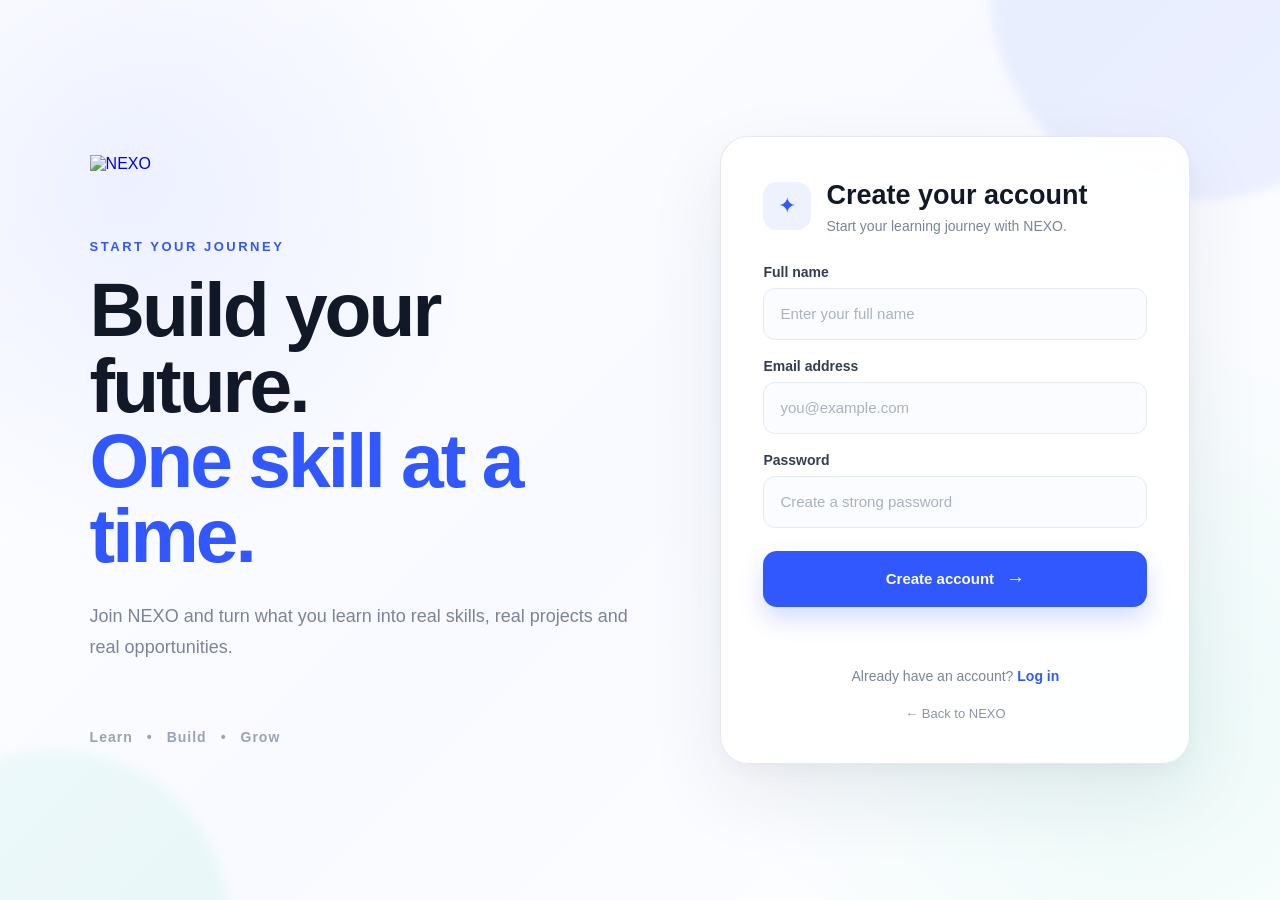
==== signup.html @ 9fa22f0a "first deploy" ====
<!DOCTYPE html>
<html lang="en">

<head>
    <meta charset="UTF-8">
    <meta name="viewport" content="width=device-width, initial-scale=1.0">

    <title>NEXO - Sign Up</title>

    <link rel="stylesheet" href="style.css">
</head>

<body>

    <main class="auth-page">

        <!-- Background decorative elements -->
        <div class="auth-glow auth-glow-one"></div>
        <div class="auth-glow auth-glow-two"></div>

        <div class="auth-layout">

            <!-- Left side -->
            <section class="auth-intro">

                <a href="index.html" class="nexo-logo">
                    <img src="https://i.pinimg.com/736x/81/67/e2/8167e2d11512371eca276f916a257ce0.jpg" alt="NEXO">
                </a>

                <div class="intro-content">

                    <p class="eyebrow">
                        START YOUR JOURNEY
                    </p>

                    <h1>
                        Build your future.<br>
                        <span>One skill at a time.</span>
                    </h1>

                    <p class="intro-text">
                        Join NEXO and turn what you learn into
                        real skills, real projects and real opportunities.
                    </p>

                </div>

                <div class="intro-footer">
                    <span>Learn</span>
                    <span>•</span>
                    <span>Build</span>
                    <span>•</span>
                    <span>Grow</span>
                </div>

            </section>


            <!-- Signup card -->
            <section class="auth-card">

                <div class="card-header">

                    <div class="card-icon">
                        ✦
                    </div>

                    <div>
                        <h2>Create your account</h2>

                        <p>
                            Start your learning journey with NEXO.
                        </p>
                    </div>

                </div>


                <form id="signup-form">

                    <!-- Name -->

                    <div class="input-group">

                        <label for="name">
                            Full name
                        </label>

                        <input
                            type="text"
                            id="name"
                            placeholder="Enter your full name"
                            autocomplete="name"
                            required
                        >

                    </div>


                    <!-- Email -->

                    <div class="input-group">

                        <label for="email">
                            Email address
                        </label>

                        <input
                            type="email"
                            id="email"
                            placeholder="you@example.com"
                            autocomplete="email"
                            required
                        >

                    </div>


                    <!-- Password -->

                    <div class="input-group">

                        <label for="password">
                            Password
                        </label>

                        <input
                            type="password"
                            id="password"
                            placeholder="Create a strong password"
                            autocomplete="new-password"
                            required
                        >

                    </div>


                    <!-- Submit -->

                    <button
                        type="submit"
                        class="btn signup-btn"
                    >
                        <span>Create account</span>
                        <span class="button-arrow">→</span>
                    </button>

                </form>


                <!-- Supabase message -->

                <p id="signup-message" class="auth-message"></p>


                <!-- Login -->

                <p class="auth-footer">

                    Already have an account?

                    <a href="login.html">
                        Log in
                    </a>

                </p>


                <!-- Back -->

                <a href="index.html" class="back-link">
                    ← Back to NEXO
                </a>

            </section>

        </div>

    </main>


    <!-- Supabase -->

    <script src="https://cdn.jsdelivr.net/npm/@supabase/supabase-js@2"></script>

    <!-- NEXO JavaScript -->

    <script src="script.js"></script>

</body>

</html>
---- style.css ----
/* =========================================================
   NEXO - GLOBAL
   ========================================================= */

* {
    margin: 0;
    padding: 0;
    box-sizing: border-box;
}

:root {
    --blue: #3157ff;
    --blue-dark: #2446dc;
    --navy: #111827;
    --text: #172033;
    --muted: #7b8497;
    --border: #e5e9f2;
    --white: #ffffff;
}

body {
    font-family: Arial, Helvetica, sans-serif;
    background: #ffffff;
    color: var(--text);
}


/* =========================================================
   NEXO - HOME PAGE
   ========================================================= */

.welcome-page {
    min-height: 100vh;

    display: flex;
    justify-content: center;
    align-items: center;

    padding: 40px 20px;

    background: #ffffff;
}

.welcome-content {
    width: 100%;
    max-width: 450px;

    text-align: center;
}

.welcome-content h1 {
    font-size: 48px;
    line-height: 1.1;
    font-weight: 700;

    margin-bottom: 18px;
}

.tagline {
    font-size: 18px;
    color: #64748b;

    margin-bottom: 40px;
}

.auth-buttons {
    display: flex;
    flex-direction: column;
    gap: 14px;
}

.btn {
    width: 100%;

    padding: 16px;

    border-radius: 12px;

    font-size: 16px;
    font-weight: 600;

    cursor: pointer;

    transition: 0.2s ease;
}

.signup-btn {
    background: var(--blue);
    color: white;

    border: 2px solid var(--blue);
}

.login-btn {
    background: white;
    color: var(--blue);

    border: 2px solid var(--blue);
}

.btn:hover {
    transform: translateY(-2px);
}

.auth-buttons a {
    text-decoration: none;
    display: block;
    text-align: center;
}

.continue-text {
    margin: 30px 0 18px;

    color: #94a3b8;

    font-size: 14px;
}

.social-buttons {
    display: flex;
    gap: 12px;
}

.social-btn {
    flex: 1;

    padding: 14px;

    background: white;

    border: 1px solid #cbd5e1;

    border-radius: 10px;

    cursor: pointer;

    font-size: 15px;
}

.social-btn:hover {
    background: #f8fafc;
}


/* =========================================================
   AUTH PAGES - SIGN UP / LOGIN
   ========================================================= */

.auth-page {
    min-height: 100vh;

    position: relative;

    overflow: hidden;

    display: flex;
    align-items: center;
    justify-content: center;

    padding: 50px 7%;

    background:
        radial-gradient(
            circle at 10% 20%,
            rgba(49, 87, 255, 0.08),
            transparent 28%
        ),
        radial-gradient(
            circle at 90% 80%,
            rgba(75, 210, 180, 0.10),
            transparent 30%
        ),
        linear-gradient(
            135deg,
            #ffffff 0%,
            #f8faff 50%,
            #ffffff 100%
        );
}


/* Decorative background */

.auth-glow {
    position: absolute;

    border-radius: 50%;

    pointer-events: none;

    filter: blur(5px);
}

.auth-glow-one {
    width: 420px;
    height: 420px;

    top: -220px;
    right: -130px;

    background: rgba(49, 87, 255, 0.07);
}

.auth-glow-two {
    width: 350px;
    height: 350px;

    bottom: -200px;
    left: -120px;

    background: rgba(75, 210, 180, 0.08);
}


/* Main auth layout */

.auth-layout {
    width: 100%;
    max-width: 1180px;

    display: grid;

    grid-template-columns: 1fr 470px;

    gap: 90px;

    align-items: center;

    position: relative;

    z-index: 2;
}


/* =========================================================
   LEFT SIDE
   ========================================================= */

.auth-intro {
    min-height: 620px;

    display: flex;
    flex-direction: column;

    justify-content: space-between;

    padding: 15px 0;
}


/* Logo */

.nexo-logo {
    display: inline-flex;

    width: fit-content;

    text-decoration: none;
}

.nexo-logo img {
    width: 115px;
    height: auto;

    display: block;

    object-fit: contain;
}


/* Intro */

.intro-content {
    max-width: 650px;
}

.eyebrow {
    font-size: 13px;

    font-weight: 700;

    letter-spacing: 2.5px;

    color: var(--blue);

    margin-bottom: 18px;
}

.intro-content h1 {
    font-size: clamp(48px, 6vw, 78px);

    line-height: 0.98;

    letter-spacing: -3px;

    color: var(--navy);

    margin-bottom: 28px;
}

.intro-content h1 span {
    color: var(--blue);
}

.intro-text {
    max-width: 570px;

    font-size: 18px;

    line-height: 1.7;

    color: var(--muted);
}


/* Bottom navigation words */

.intro-footer {
    display: flex;

    gap: 14px;

    font-size: 14px;

    font-weight: 600;

    color: #9aa3b5;

    letter-spacing: 1px;
}


/* =========================================================
   AUTH CARD
   ========================================================= */

.auth-card {
    width: 100%;

    background: rgba(255, 255, 255, 0.94);

    border: 1px solid rgba(225, 230, 240, 0.9);

    border-radius: 28px;

    padding: 42px;

    box-shadow:
        0 30px 80px rgba(20, 35, 70, 0.08),
        0 8px 25px rgba(20, 35, 70, 0.04);

    backdrop-filter: blur(12px);
}


/* =========================================================
   AUTH CARD HEADER
   ========================================================= */

.card-header {
    display: flex;

    align-items: center;

    gap: 15px;

    margin-bottom: 30px;
}

.card-icon {
    width: 48px;
    height: 48px;

    display: flex;
    align-items: center;
    justify-content: center;

    border-radius: 14px;

    background: #eef2ff;

    color: var(--blue);

    font-size: 22px;
}

.card-header h2 {
    font-size: 27px;

    line-height: 1.2;

    color: var(--navy);

    margin-bottom: 6px;
}

.card-header p {
    color: var(--muted);

    font-size: 14px;
}


/* =========================================================
   FORMS
   ========================================================= */

#signup-form,
#login-form {
    display: flex;

    flex-direction: column;

    gap: 18px;
}

.input-group {
    display: flex;

    flex-direction: column;

    gap: 8px;
}

.input-group label {
    font-size: 14px;

    font-weight: 600;

    color: #343d50;
}

.input-group input {
    width: 100%;

    height: 52px;

    padding: 0 16px;

    border: 1px solid var(--border);

    border-radius: 12px;

    background: #fbfcff;

    color: var(--text);

    font-size: 15px;

    outline: none;

    transition: all 0.2s ease;
}

.input-group input::placeholder {
    color: #aab1bf;
}

.input-group input:focus {
    background: #ffffff;

    border-color: var(--blue);

    box-shadow:
        0 0 0 4px rgba(49, 87, 255, 0.08);
}


/* =========================================================
   LOGIN / SIGNUP INPUTS
   ========================================================= */

.auth-container input {
    width: 100%;

    padding: 15px;

    border: 1px solid var(--border);

    border-radius: 12px;

    font-size: 16px;

    outline: none;
}

.auth-container input:focus {
    border-color: var(--blue);

    box-shadow:
        0 0 0 4px rgba(49, 87, 255, 0.08);
}


/* =========================================================
   BUTTONS
   ========================================================= */

#signup-form .signup-btn,
#login-form .signup-btn {
    width: 100%;

    min-height: 56px;

    margin-top: 5px;

    border: none;

    border-radius: 14px;

    background: var(--blue);

    color: white;

    font-size: 15px;

    font-weight: 700;

    display: flex;

    align-items: center;

    justify-content: center;

    gap: 12px;

    cursor: pointer;

    transition: all 0.25s ease;

    box-shadow:
        0 12px 25px rgba(49, 87, 255, 0.20);
}

#signup-form .signup-btn:hover,
#login-form .signup-btn:hover {
    background: var(--blue-dark);

    transform: translateY(-2px);

    box-shadow:
        0 16px 30px rgba(49, 87, 255, 0.25);
}

.button-arrow {
    font-size: 19px;
}


/* =========================================================
   AUTH MESSAGES
   ========================================================= */

.auth-message {
    min-height: 22px;

    margin-top: 15px;

    text-align: center;

    font-size: 14px;
}


/* =========================================================
   AUTH FOOTER
   ========================================================= */

.auth-footer {
    text-align: center;

    margin-top: 24px;

    color: var(--muted);

    font-size: 14px;
}

.auth-footer a {
    color: var(--blue);

    font-weight: 600;

    text-decoration: none;
}

.auth-footer a:hover {
    text-decoration: underline;
}


/* Back link */

.back-link {
    display: block;

    width: fit-content;

    margin: 22px auto 0;

    color: #8b94a6;

    font-size: 13px;

    text-decoration: none;
}

.back-link:hover {
    color: var(--blue);
}


/* =========================================================
   LOGIN SOCIAL BUTTONS
   ========================================================= */

.divider {
    display: flex;

    align-items: center;

    gap: 12px;

    margin: 25px 0 18px;

    color: #a0a8b8;

    font-size: 13px;
}

.divider::before,
.divider::after {
    content: "";

    height: 1px;

    flex: 1;

    background: #e5e9f2;
}


/* =========================================================
   RESPONSIVE
   ========================================================= */

@media (max-width: 950px) {

    .auth-layout {
        grid-template-columns: 1fr;

        max-width: 520px;

        gap: 40px;
    }

    .auth-intro {
        min-height: auto;

        text-align: center;

        align-items: center;

        gap: 35px;
    }

    .intro-content {
        max-width: 520px;
    }

    .intro-content h1 {
        font-size: 55px;

        letter-spacing: -2px;
    }

    .intro-text {
        margin: auto;
    }
}


@media (max-width: 600px) {

    .auth-page {
        padding: 30px 18px;
    }

    .nexo-logo img {
        width: 90px;
    }

    .intro-content h1 {
        font-size: 42px;

        line-height: 1;
    }

    .intro-text {
        font-size: 16px;
    }

    .auth-card {
        padding: 28px 22px;

        border-radius: 22px;
    }

    .card-header h2 {
        font-size: 23px;
    }

    .intro-footer {
        font-size: 12px;
    }
}
/* =========================================================
   NEXO - LEVEL TEST
   ========================================================= */

.test-page {
    min-height: 100vh;

    position: relative;

    padding: 70px 7% 45px;

    background:
        radial-gradient(
            circle at 20% 20%,
            rgba(220, 225, 230, 0.28) 0 1px,
            transparent 2px
        ),
        radial-gradient(
            circle at 80% 70%,
            rgba(220, 225, 230, 0.25) 0 1px,
            transparent 2px
        ),
        #fdfefe;

    background-size: 24px 24px, 31px 31px;

    color: #111827;

    overflow-x: hidden;
}


/* =========================================================
   TOP BAR
   ========================================================= */

.test-topbar {
    width: 100%;

    display: flex;

    align-items: center;

    justify-content: space-between;

    margin-bottom: 95px;
}


/* Back arrow */

.back-button {
    border: none;

    background: transparent;

    font-size: 58px;

    line-height: 1;

    color: #6f7378;

    cursor: pointer;

    padding: 0;

    transition: transform 0.2s ease;
}

.back-button:hover {
    transform: translateX(-5px);
}


/* Three dots */

.test-menu {
    display: flex;

    gap: 8px;

    margin-right: 15px;
}

.test-menu span {
    width: 12px;
    height: 12px;

    border-radius: 50%;

    background: #707070;
}


/* =========================================================
   TEST CONTAINER
   ========================================================= */

.test-container {
    width: 100%;

    max-width: 760px;

    margin: 0 auto;
}


/* =========================================================
   TITLE
   ========================================================= */

.test-container h1 {
    margin: 0 0 45px;

    font-size: clamp(48px, 6vw, 68px);

    line-height: 1;

    letter-spacing: -2px;

    font-weight: 700;

    color: #111827;
}


/* =========================================================
   QUESTION NUMBER
   ========================================================= */

.question-number {
    margin: 0 0 50px;

    font-size: 38px;

    font-weight: 400;

    color: #111111;
}


/* =========================================================
   PROGRESS BAR
   ========================================================= */

.progress-container {
    width: 100%;

    height: 32px;

    margin-bottom: 70px;

    background: #d8f3e7;

    border-radius: 0 0 32px 32px;

    overflow: hidden;

    box-shadow:
        inset 0 -2px 0 rgba(0, 0, 0, 0.04);
}

.progress-bar {
    height: 100%;

    width: 5%;

    background: linear-gradient(
        90deg,
        #24d58a,
        #31c985
    );

    border-radius: 0 0 30px 0;

    transition: width 0.35s ease;
}


/* =========================================================
   QUESTION
   ========================================================= */

.test-container h2 {
    margin: 0 0 55px;

    max-width: 760px;

    font-size: clamp(34px, 4.5vw, 54px);

    line-height: 1.3;

    letter-spacing: -1px;

    font-weight: 700;

    color: #050505;
}


/* =========================================================
   ANSWERS
   ========================================================= */

.answers {
    display: flex;

    flex-direction: column;

    gap: 34px;

    width: 100%;
}


.answer-btn {
    width: 100%;

    min-height: 105px;

    display: flex;

    align-items: center;

    gap: 55px;

    padding: 18px 45px;

    border: 1.5px solid #171717;

    border-radius: 22px;

    background: #ffffff;

    color: #111111;

    font-size: 31px;

    font-family: Arial, Helvetica, sans-serif;

    cursor: pointer;

    box-shadow:
        0 9px 0 #171717;

    transition:
        transform 0.15s ease,
        box-shadow 0.15s ease,
        background 0.15s ease;
}


/* Letter circle */

.answer-letter {
    width: 58px;

    height: 58px;

    flex-shrink: 0;

    display: flex;

    align-items: center;

    justify-content: center;

    border: 1px solid #9b9b9b;

    border-radius: 50%;

    font-size: 28px;

    font-weight: 400;

    background: #ffffff;
}


/* Answer text */

.answer-text {
    text-align: left;
}


/* Hover */

.answer-btn:hover {
    transform: translateY(-2px);

    box-shadow:
        0 11px 0 #171717;
}


/* Selected */

.answer-btn.selected {
    background: #eef2ff;

    border-color: #3157ff;

    box-shadow:
        0 9px 0 #3157ff;
}


/* =========================================================
   NEXT BUTTON
   ========================================================= */

.next-btn {
    display: flex;

    align-items: center;

    justify-content: center;

    gap: 20px;

    min-width: 285px;

    height: 95px;

    margin: 80px 0 0 auto;

    padding: 0 35px;

    border: 2px solid #ffffff;

    border-radius: 55px;

    background: #526df5;

    color: #ffffff;

    font-size: 34px;

    font-weight: 700;

    cursor: pointer;

    box-shadow:
        0 0 35px rgba(82, 109, 245, 0.30);

    transition:
        transform 0.2s ease,
        background 0.2s ease;
}


.next-btn:hover {
    transform: translateY(-3px);

    background: #4561ec;
}


.next-btn:active {
    transform: translateY(0);
}


.next-arrow {
    font-size: 48px;

    line-height: 1;
}


/* =========================================================
   RESPONSIVE
   ========================================================= */

@media (max-width: 800px) {

    .test-page {
        padding: 40px 25px 35px;
    }

    .test-topbar {
        margin-bottom: 60px;
    }

    .back-button {
        font-size: 45px;
    }

    .test-container h1 {
        font-size: 48px;

        margin-bottom: 30px;
    }

    .question-number {
        font-size: 28px;

        margin-bottom: 40px;
    }

    .progress-container {
        margin-bottom: 45px;
    }

    .test-container h2 {
        font-size: 34px;

        margin-bottom: 40px;
    }

    .answer-btn {
        min-height: 85px;

        padding: 15px 25px;

        gap: 25px;

        font-size: 25px;
    }

    .answer-letter {
        width: 50px;

        height: 50px;

        font-size: 23px;
    }

    .next-btn {
        min-width: 220px;

        height: 75px;

        margin-top: 60px;

        font-size: 27px;
    }

    .next-arrow {
        font-size: 38px;
    }
}


@media (max-width: 500px) {

    .test-page {
        padding: 30px 18px 30px;
    }

    .test-topbar {
        margin-bottom: 50px;
    }

    .test-container h1 {
        font-size: 39px;
    }

    .question-number {
        font-size: 23px;

        margin-bottom: 30px;
    }

    .progress-container {
        height: 23px;

        margin-bottom: 40px;
    }

    .test-container h2 {
        font-size: 27px;

        line-height: 1.35;
    }

    .answers {
        gap: 25px;
    }

    .answer-btn {
        min-height: 72px;

        border-radius: 17px;

        padding: 12px 18px;

        gap: 18px;

        font-size: 21px;

        box-shadow:
            0 7px 0 #171717;
    }

    .answer-letter {
        width: 42px;

        height: 42px;

        font-size: 19px;
    }

    .next-btn {
        width: 100%;

        min-width: 0;

        height: 68px;

        margin-top: 50px;

        font-size: 24px;
    }
}


/* =========================================================
   TOP BAR
   ========================================================= */

.test-topbar {
    width: 100%;

    display: flex;
    align-items: center;
    justify-content: space-between;

    margin-bottom: 95px;
}


/* Back arrow */

.back-button {
    border: none;
    background: transparent;

    font-size: 58px;
    line-height: 1;

    color: #6f7378;

    cursor: pointer;

    padding: 0;

    transition: transform 0.2s ease;
}

.back-button:hover {
    transform: translateX(-5px);
}


/* Three dots */

.test-menu {
    display: flex;
    gap: 8px;

    margin-right: 15px;
}

.test-menu span {
    width: 12px;
    height: 12px;

    border-radius: 50%;

    background: #707070;
}


/* =========================================================
   TEST CONTAINER
   ========================================================= */

.test-container {
    width: 100%;
    max-width: 760px;

    margin: 0 auto;
}


/* =========================================================
   TITLE
   ========================================================= */

.test-container h1 {
    margin: 0 0 45px;

    font-size: clamp(48px, 6vw, 68px);

    line-height: 1;

    letter-spacing: -2px;

    font-weight: 700;

    color: #111827;
}


/* =========================================================
   QUESTION NUMBER
   ========================================================= */

.question-number {
    margin: 0 0 82px;

    font-size: 38px;

    font-weight: 400;

    color: #111111;
}


/* =========================================================
   PROGRESS BAR
   ========================================================= */

.progress-container {
    width: 100%;
    height: 32px;

    margin-bottom: 82px;

    background: #d8f3e7;

    border-radius: 0 0 32px 32px;

    overflow: hidden;

    box-shadow:
        inset 0 -2px 0 rgba(0, 0, 0, 0.04);
}

.progress-bar {
    height: 100%;

    width: 5%;

    background: linear-gradient(
        90deg,
        #24d58a,
        #31c985
    );

    border-radius: 0 0 30px 0;

    transition: width 0.35s ease;
}


/* =========================================================
   QUESTION
   ========================================================= */

.test-container h2 {
    margin: 0 0 55px;

    max-width: 760px;

    font-size: clamp(34px, 4.5vw, 54px);

    line-height: 1.45;

    letter-spacing: -1px;

    font-weight: 700;

    color: #050505;
}


/* =========================================================
   ANSWERS
   ========================================================= */

.answers {
    display: flex;

    flex-direction: column;

    gap: 34px;

    width: 100%;
}


.answer-btn {
    width: 100%;

    min-height: 105px;

    display: flex;

    align-items: center;

    gap: 55px;

    padding: 18px 45px;

    border: 1.5px solid #171717;

    border-radius: 22px;

    background: #ffffff;

    color: #111111;

    font-size: 31px;

    font-family: Arial, Helvetica, sans-serif;

    cursor: pointer;

    box-shadow:
        0 9px 0 #171717;

    transition:
        transform 0.15s ease,
        box-shadow 0.15s ease,
        background 0.15s ease;
}


/* Letter circle */

.answer-letter {
    width: 58px;
    height: 58px;

    flex-shrink: 0;

    display: flex;
    align-items: center;
    justify-content: center;

    border: 1px solid #9b9b9b;

    border-radius: 50%;

    font-size: 28px;

    font-weight: 400;

    background: #ffffff;
}


/* Answer text */

.answer-text {
    text-align: left;
}


/* Hover */

.answer-btn:hover {
    transform: translateY(-2px);

    box-shadow:
        0 11px 0 #171717;
}


/* Selected */

.answer-btn.selected {
    background: #eef2ff;

    border-color: #3157ff;

    box-shadow:
        0 9px 0 #3157ff;
}


/* =========================================================
   NEXT BUTTON
   ========================================================= */

.next-btn {
    display: flex;

    align-items: center;
    justify-content: center;

    gap: 20px;

    min-width: 285px;

    height: 95px;

    margin:

        80px 0 0 auto;

    padding: 0 35px;

    border: 2px solid #ffffff;

    border-radius: 55px;

    background: #526df5;

    color: #ffffff;

    font-size: 34px;

    font-weight: 700;

    cursor: pointer;

    box-shadow:
        0 0 35px rgba(82, 109, 245, 0.30);

    transition:
        transform 0.2s ease,
        background 0.2s ease;
}


.next-btn:hover {
    transform: translateY(-3px);

    background: #4561ec;
}


.next-btn:active {
    transform: translateY(0);
}


.next-arrow {
    font-size: 48px;

    line-height: 1;
}


/* =========================================================
   RESPONSIVE
   ========================================================= */

@media (max-width: 800px) {

    .test-page {
        padding: 40px 25px 35px;
    }

    .test-topbar {
        margin-bottom: 60px;
    }

    .back-button {
        font-size: 45px;
    }

    .test-container h1 {
        font-size: 48px;

        margin-bottom: 30px;
    }

    .question-number {
        font-size: 28px;

        margin-bottom: 55px;
    }

    .progress-container {
        margin-bottom: 55px;
    }

    .test-container h2 {
        font-size: 34px;

        margin-bottom: 40px;
    }

    .answer-btn {
        min-height: 85px;

        padding: 15px 25px;

        gap: 25px;

        font-size: 25px;
    }

    .answer-letter {
        width: 50px;
        height: 50px;

        font-size: 23px;
    }

    .next-btn {
        min-width: 220px;

        height: 75px;

        margin-top: 60px;

        font-size: 27px;
    }

    .next-arrow {
        font-size: 38px;
    }
}


@media (max-width: 500px) {

    .test-page {
        padding: 30px 18px 30px;
    }

    .test-topbar {
        margin-bottom: 50px;
    }

    .test-container h1 {
        font-size: 39px;
    }

    .question-number {
        font-size: 23px;

        margin-bottom: 40px;
    }

    .progress-container {
        height: 23px;

        margin-bottom: 45px;
    }

    .test-container h2 {
        font-size: 27px;

        line-height: 1.35;
    }

    .answers {
        gap: 25px;
    }

    .answer-btn {
        min-height: 72px;

        border-radius: 17px;

        padding: 12px 18px;

        gap: 18px;

        font-size: 21px;

        box-shadow:
            0 7px 0 #171717;
    }

    .answer-letter {
        width: 42px;
        height: 42px;

        font-size: 19px;
    }

    .next-btn {
        width: 100%;

        min-width: 0;

        height: 68px;

        margin-top: 50px;

        font-size: 24px;
    }}

    /* =========================================================
   NEXO - PERSONALIZED ROADMAP
   ========================================================= */

.roadmap-page {
    min-height: 100vh;
    padding: 40px 30px 60px;
}

.roadmap-topbar {
    max-width: 760px;
    margin: 0 auto 45px;
    display: flex;
    justify-content: space-between;
    align-items: center;
}

.roadmap-container {
    width: 100%;
    max-width: 760px;
    margin: 0 auto;
}

.roadmap-container h1 {
    font-size: 58px;
    line-height: 1.05;
    font-weight: 800;
    color: #000000;
    margin-bottom: 40px;
}

.roadmap-description {
    font-size: 28px;
    line-height: 1.4;
    color: #111111;
    margin-bottom: 30px;
}

.roadmap-level {
    display: inline-block;
    padding: 10px 22px;
    border-radius: 30px;
    background: #e8f8ef;
    color: #159447;
    font-size: 18px;
    font-weight: 700;
    margin-bottom: 35px;
}

.roadmap {
    position: relative;
    margin-left: 35px;
    padding-left: 50px;
}


/* Vertical line */

.roadmap::before {
    content: "";
    position: absolute;
    left: 18px;
    top: 20px;
    bottom: 20px;
    width: 3px;
    border-left: 3px dotted #b7c1df;
}


/* Roadmap item */

.roadmap-item {
    position: relative;
    display: flex;
    align-items: flex-start;
    margin-bottom: 25px;
}


/* Number */

.roadmap-number {
    position: absolute;
    left: -50px;
    top: 20px;

    width: 38px;
    height: 38px;

    border-radius: 50%;

    background: #edf1ff;
    color: #4f72ff;

    display: flex;
    align-items: center;
    justify-content: center;

    font-size: 17px;
    font-weight: 700;

    z-index: 2;
}


/* First number */

.roadmap-item:first-child .roadmap-number {
    background: #2000c9;
    color: white;
    width: 48px;
    height: 48px;
    left: -55px;
    top: 15px;
}


/* Card */

.roadmap-card {
    width: 100%;
    min-height: 105px;

    padding: 24px 28px;

    border: 1px solid #e4e6ef;
    border-radius: 22px;

    background: white;

    box-shadow:
        0 8px 25px rgba(32, 0, 201, 0.05);
}


/* Card top */

.roadmap-card-top {
    display: flex;
    justify-content: space-between;
    align-items: center;
    gap: 20px;
}


/* Title */

.roadmap-card h3 {
    margin: 0;

    font-size: 23px;
    font-weight: 700;

    color: #111111;
}


/* Description */

.roadmap-card p {
    margin: 10px 0 0;

    font-size: 17px;
    color: #555555;
}


/* Badge */

.roadmap-badge {
    padding: 8px 16px;

    border-radius: 20px;

    background: #eaf1ff;
    color: #4f72ff;

    font-size: 14px;
    font-weight: 700;

    white-space: nowrap;
}


/* Follow button */

.follow-roadmap-btn {
    width: 100%;
    height: 78px;

    margin-top: 25px;

    border: none;
    border-radius: 45px;

    background: #2000c9;
    color: white;

    font-size: 25px;
    font-weight: 700;

    cursor: pointer;

    box-shadow:
        0 12px 30px rgba(32, 0, 201, 0.20);

    transition:
        transform 0.15s ease,
        box-shadow 0.15s ease;
}

.follow-roadmap-btn:hover {
    transform: translateY(-2px);

    box-shadow:
        0 16px 35px rgba(32, 0, 201, 0.25);
}


/* Choose myself */

.choose-roadmap-btn {
    width: 100%;
    height: 78px;

    margin-top: 25px;

    border: 3px dotted #111111;
    border-radius: 45px;

    background: white;
    color: #4f72ff;

    font-size: 25px;
    font-weight: 700;

    cursor: pointer;

    transition:
        transform 0.15s ease,
        background 0.15s ease;
}

.choose-roadmap-btn:hover {
    transform: translateY(-2px);
    background: #f8f9ff;
}


/* Mobile */

@media (max-width: 500px) {

    .roadmap-page {
        padding: 30px 18px 45px;
    }

    .roadmap-topbar {
        margin-bottom: 40px;
    }

    .roadmap-container h1 {
        font-size: 42px;
        line-height: 1.05;
    }

    .roadmap-description {
        font-size: 22px;
    }

    .roadmap {
        margin-left: 20px;
        padding-left: 38px;
    }

    .roadmap-card {
        padding: 20px;
        border-radius: 18px;
    }

    .roadmap-card-top {
        align-items: flex-start;
        flex-direction: column;
        gap: 10px;
    }

    .roadmap-card h3 {
        font-size: 20px;
    }

    .roadmap-card p {
        font-size: 15px;
    }

    .roadmap-number {
        left: -38px;
    }

    .roadmap-item:first-child .roadmap-number {
        left: -43px;
    }

    .follow-roadmap-btn,
    .choose-roadmap-btn {
        height: 68px;
        font-size: 21px;
    }

}

/* =========================================================
   NEXO - PERSONALIZED ROADMAP
   ========================================================= */

#roadmap {
    width: 100%;
    max-width: 720px;
    margin: 35px auto 45px;
    position: relative;
}


/* =========================================================
   ROADMAP ITEM
   ========================================================= */

.roadmap-item {
    display: grid;
    grid-template-columns: 72px 1fr;
    position: relative;
    min-height: 125px;
}


/* =========================================================
   LEFT TIMELINE
   ========================================================= */

.roadmap-line {
    position: relative;
    display: flex;
    justify-content: center;
}


/* vertical line */

.roadmap-line::after {
    content: "";
    position: absolute;
    top: 42px;
    bottom: -10px;
    left: 50%;
    width: 2px;
    background: #d9e3ff;
    transform: translateX(-50%);
}


/* remove line from last item */

.roadmap-item:last-child
.roadmap-line::after {
    display: none;
}


/* =========================================================
   CIRCLE
   ========================================================= */

.roadmap-circle {
    width: 42px;
    height: 42px;

    border-radius: 50%;

    display: flex;
    align-items: center;
    justify-content: center;

    background: #f1f5ff;

    border: 2px solid #d9e3ff;

    color: #7c96d8;

    font-size: 16px;
    font-weight: 700;

    position: relative;
    z-index: 2;
}


/* current step */

.roadmap-item.current
.roadmap-circle {

    background: #3157ff;

    border-color: #3157ff;

    color: white;

    box-shadow:
        0 0 0 8px rgba(49, 87, 255, 0.10);

}


/* completed step */

.roadmap-item.completed
.roadmap-circle {

    background: #3157ff;

    border-color: #3157ff;

    color: white;

}


/* =========================================================
   ROADMAP CARD
   ========================================================= */

.roadmap-card {

    min-height: 105px;

    margin-left: 0;

    margin-bottom: 20px;

    padding: 22px 25px;

    background: white;

    border: 1px solid #edf0f7;

    border-radius: 22px;

    display: flex;

    align-items: center;

    gap: 20px;

    box-shadow:
        0 8px 25px rgba(30, 50, 100, 0.06);

}


/* current card */

.roadmap-item.current
.roadmap-card {

    border-color: #e1e7ff;

    box-shadow:
        0 10px 30px rgba(49, 87, 255, 0.08);

}


/* =========================================================
   NUMBER INSIDE CARD
   ========================================================= */

.roadmap-card-number {

    width: 38px;
    height: 38px;

    border-radius: 50%;

    border: 2px solid #dce5ff;

    color: #3157ff;

    display: flex;

    align-items: center;
    justify-content: center;

    flex-shrink: 0;

    font-size: 15px;
    font-weight: 700;

}


/* =========================================================
   CARD CONTENT
   ========================================================= */

.roadmap-card-info {
    flex: 1;
}


.roadmap-title-row {

    display: flex;

    align-items: center;

    justify-content: space-between;

    gap: 15px;

}


.roadmap-card h3 {

    margin: 0;

    color: #172033;

    font-size: 22px;

    font-weight: 700;

}


.roadmap-card p {

    margin: 8px 0 0;

    color: #7b8497;

    font-size: 16px;

}


/* =========================================================
   LEVEL BADGE
   ========================================================= */

.roadmap-badge {

    padding: 7px 14px;

    border-radius: 30px;

    background: #e6f7ed;

    color: #27a65a;

    font-size: 13px;

    font-weight: 700;

    white-space: nowrap;

}


/* intermediate badge */

.roadmap-item:nth-child(2)
.roadmap-badge {

    background: #edf3ff;

    color: #4f72ff;

}


/* advanced badge */

.roadmap-item:nth-child(3)
.roadmap-badge,

.roadmap-item:nth-child(4)
.roadmap-badge {

    background: #eaf0ff;

    color: #3157ff;

}


/* =========================================================
   LOCKED STEPS
   ========================================================= */

.roadmap-item.locked
.roadmap-card {

    opacity: 0.95;

}


.roadmap-item.locked
.roadmap-circle {

    background: #f5f7fc;

    color: #9aabd2;

    border-color: #dfe6f5;

}


/* =========================================================
   MOBILE
   ========================================================= */

@media (max-width: 600px) {

    #roadmap {
        margin-top: 25px;
    }


    .roadmap-item {
        grid-template-columns: 52px 1fr;
    }


    .roadmap-circle {
        width: 36px;
        height: 36px;

        font-size: 14px;
    }


    .roadmap-card {

        padding: 18px;

        border-radius: 18px;

        gap: 12px;

    }


    .roadmap-card-number {

        width: 32px;
        height: 32px;

        font-size: 13px;

    }


    .roadmap-card h3 {

        font-size: 17px;

    }


    .roadmap-card p {

        font-size: 14px;

    }


    .roadmap-title-row {

        align-items: flex-start;

        flex-direction: column;

        gap: 7px;

    }


    .roadmap-badge {

        font-size: 11px;

        padding: 5px 10px;

    }

}




css
/* =========================================================
   NEXO - PLAYLIST PAGE
   ========================================================= */

.playlist-page {
    min-height: 100vh;
    padding: 45px 7%;
    background:
        radial-gradient(circle at 85% 10%, rgba(49, 87, 255, 0.08), transparent 30%),
        #ffffff;
}


/* Top bar */

.playlist-topbar {
    display: flex;
    align-items: center;
    gap: 25px;
    margin-bottom: 80px;
}


.back-button {
    width: 52px;
    height: 52px;
    border: none;
    border-radius: 50%;
    background: #f3f5f9;
    color: #111827;
    font-size: 26px;
    cursor: pointer;
    transition: 0.2s;
}


.back-button:hover {
    transform: translateX(-3px);
}


.playlist-title span {
    color: #3157ff;
    font-size: 12px;
    font-weight: 700;
    letter-spacing: 2px;
}


.playlist-title h1 {
    margin-top: 5px;
    font-size: 24px;
    color: #111827;
}


/* Introduction */

.playlist-intro {
    max-width: 760px;
    margin-bottom: 55px;
}


.playlist-label {
    margin-bottom: 15px;
    color: #3157ff;
    font-size: 13px;
    font-weight: 700;
    letter-spacing: 1.5px;
}


.playlist-intro h2 {
    margin-bottom: 20px;
    color: #111827;
    font-size: 48px;
    line-height: 1.08;
    letter-spacing: -1.5px;
}


.playlist-description {
    max-width: 600px;
    color: #7b8497;
    font-size: 16px;
    line-height: 1.7;
}


/* Playlist */

.playlist-container {
    max-width: 900px;
    display: flex;
    flex-direction: column;
    gap: 16px;
}


/* Lesson card */

.lesson-card {
    display: flex;
    align-items: center;
    gap: 22px;

    padding: 22px;

    border: 1px solid #edf0f5;
    border-radius: 22px;

    background: #ffffff;

    box-shadow: 0 8px 30px rgba(17, 24, 39, 0.04);

    transition: 0.25s;
}


.lesson-card:hover {
    transform: translateY(-3px);
    box-shadow: 0 12px 35px rgba(17, 24, 39, 0.08);
}


/* Number */

.lesson-number {
    min-width: 55px;
    height: 55px;

    display: flex;
    align-items: center;
    justify-content: center;

    border-radius: 16px;

    background: #f0f3ff;
    color: #3157ff;

    font-size: 15px;
    font-weight: 700;
}


/* Information */

.lesson-info {
    flex: 1;
}


.lesson-top {
    display: flex;
    gap: 12px;
    align-items: center;
    margin-bottom: 7px;
}


.lesson-type {
    color: #18a66a;
    font-size: 11px;
    font-weight: 700;
    letter-spacing: 1px;
}


.lesson-duration {
    color: #9aa2b1;
    font-size: 12px;
}


.lesson-info h3 {
    margin-bottom: 5px;
    color: #172033;
    font-size: 19px;
}


.lesson-info p {
    color: #7b8497;
    font-size: 14px;
    line-height: 1.5;
}


/* Lesson button */

.lesson-button {
    width: 48px;
    height: 48px;

    border: none;
    border-radius: 50%;

    background: #3157ff;
    color: white;

    font-size: 22px;

    cursor: pointer;

    transition: 0.2s;
}


.lesson-button:hover {
    background: #2446dc;
    transform: translateX(3px);
}


/* Mobile */

@media (max-width: 600px) {

    .playlist-page {
        padding: 30px 18px;
    }


    .playlist-topbar {
        margin-bottom: 55px;
    }


    .playlist-intro h2 {
        font-size: 36px;
    }


    .lesson-card {
        padding: 17px;
        gap: 14px;
    }


    .lesson-number {
        min-width: 45px;
        height: 45px;
        border-radius: 13px;
    }


    .lesson-info h3 {
        font-size: 16px;
    }


    .lesson-info p {
        font-size: 13px;
    }


    .lesson-button {
        width: 42px;
        height: 42px;
    }
}
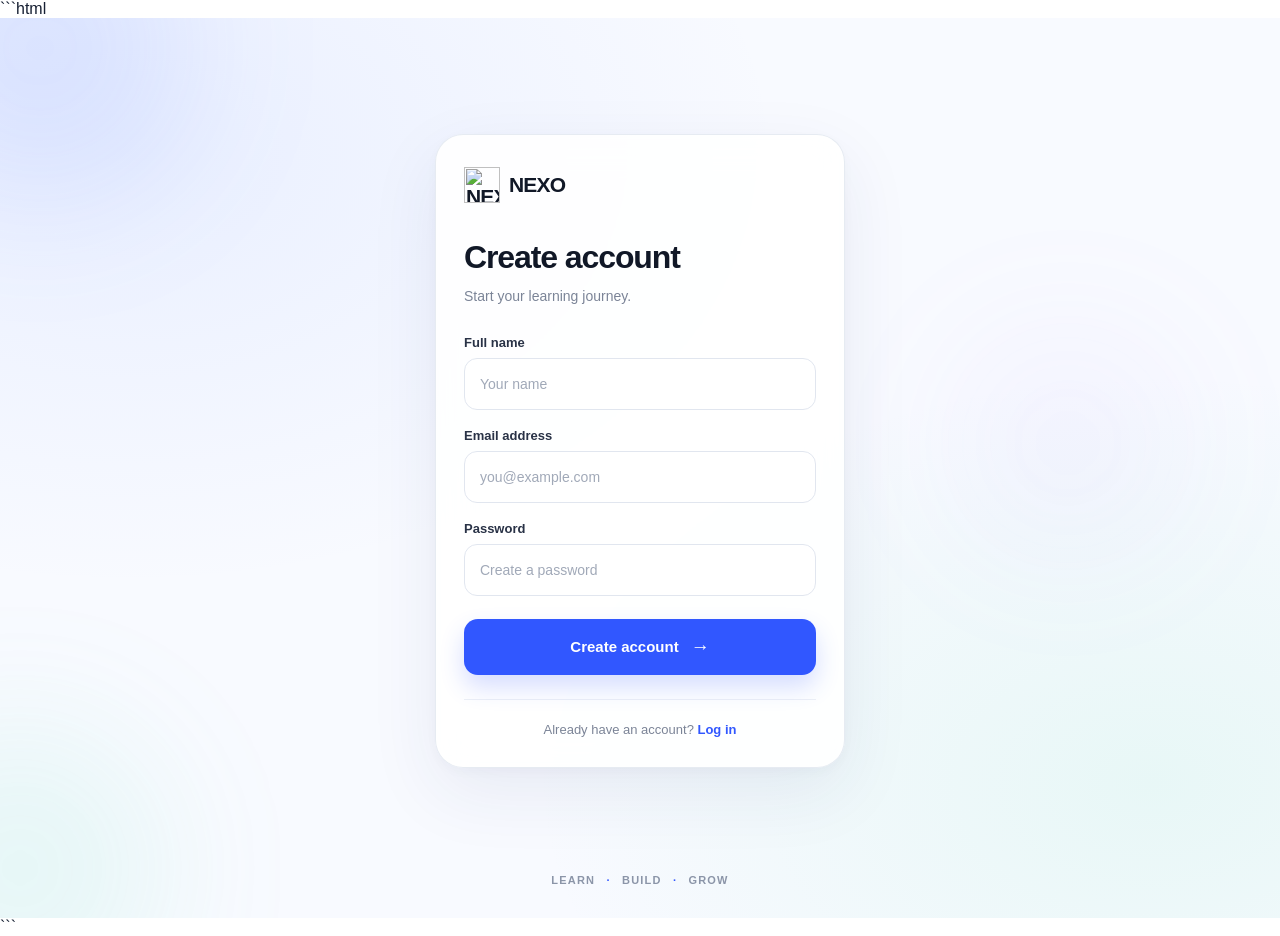
==== commit c2122afd: "upload project" ====
--- a/signup.html
+++ b/signup.html
@@ -1,3 +1,4 @@
+```html
 <!DOCTYPE html>
 <html lang="en">
 
@@ -5,188 +6,121 @@
     <meta charset="UTF-8">
     <meta name="viewport" content="width=device-width, initial-scale=1.0">
 
-    <title>NEXO - Sign Up</title>
+    <meta name="theme-color" content="#f8faff">
+
+    <title>NEXO - Create Account</title>
 
     <link rel="stylesheet" href="style.css">
 </head>
 
-<body>
+<body class="nexo-auth-body">
 
-    <main class="auth-page">
+    <main class="auth-page nexo-auth-page">
 
-        <!-- Background decorative elements -->
+        <!-- Ambient background -->
         <div class="auth-glow auth-glow-one"></div>
         <div class="auth-glow auth-glow-two"></div>
+        <div class="auth-glow auth-glow-three"></div>
 
-        <div class="auth-layout">
+        <!-- Mobile app layout -->
+        <section class="auth-card nexo-auth-card">
 
-            <!-- Left side -->
-            <section class="auth-intro">
+            <!-- Brand -->
+            <a href="index.html" class="nexo-brand">
+                <img
+                    src="c:\Users\U\Downloads\logo.gif"
+                    alt="NEXO logo"
+                    class="nexo-brand-logo"
+                >
+                <span>NEXO</span>
+            </a>
 
-                <a href="index.html" class="nexo-logo">
-                    <img src="https://i.pinimg.com/736x/81/67/e2/8167e2d11512371eca276f916a257ce0.jpg" alt="NEXO">
-                </a>
+            <!-- Heading -->
+            <header class="nexo-auth-heading">
+                <h1>Create account</h1>
+                <p>Start your learning journey.</p>
+            </header>
 
-                <div class="intro-content">
+            <!-- Signup form -->
+            <form id="signup-form" class="nexo-auth-form">
 
-                    <p class="eyebrow">
-                        START YOUR JOURNEY
-                    </p>
+                <div class="input-group nexo-input-group">
+                    <label for="name">Full name</label>
 
-                    <h1>
-                        Build your future.<br>
-                        <span>One skill at a time.</span>
-                    </h1>
-
-                    <p class="intro-text">
-                        Join NEXO and turn what you learn into
-                        real skills, real projects and real opportunities.
-                    </p>
-
+                    <input
+                        type="text"
+                        id="name"
+                        name="name"
+                        placeholder="Your name"
+                        autocomplete="name"
+                        required
+                    >
                 </div>
 
-                <div class="intro-footer">
-                    <span>Learn</span>
-                    <span>•</span>
-                    <span>Build</span>
-                    <span>•</span>
-                    <span>Grow</span>
+                <div class="input-group nexo-input-group">
+                    <label for="email">Email address</label>
+
+                    <input
+                        type="email"
+                        id="email"
+                        name="email"
+                        placeholder="you@example.com"
+                        autocomplete="email"
+                        required
+                    >
                 </div>
 
-            </section>
+                <div class="input-group nexo-input-group">
+                    <label for="password">Password</label>
 
-
-            <!-- Signup card -->
-            <section class="auth-card">
-
-                <div class="card-header">
-
-                    <div class="card-icon">
-                        ✦
-                    </div>
-
-                    <div>
-                        <h2>Create your account</h2>
-
-                        <p>
-                            Start your learning journey with NEXO.
-                        </p>
-                    </div>
-
+                    <input
+                        type="password"
+                        id="password"
+                        name="password"
+                        placeholder="Create a password"
+                        autocomplete="new-password"
+                        required
+                    >
                 </div>
 
+                <button
+                    type="submit"
+                    class="btn signup-btn nexo-primary-btn"
+                >
+                    <span>Create account</span>
+                    <span class="button-arrow" aria-hidden="true">→</span>
+                </button>
 
-                <form id="signup-form">
+            </form>
 
-                    <!-- Name -->
+            <!-- Supabase feedback -->
+            <p
+                id="signup-message"
+                class="auth-message"
+                role="status"
+                aria-live="polite"
+            ></p>
 
-                    <div class="input-group">
+            <!-- Login link -->
+            <p class="auth-footer nexo-auth-footer">
+                Already have an account?
+                <a href="login.html">Log in</a>
+            </p>
 
-                        <label for="name">
-                            Full name
-                        </label>
+        </section>
 
-                        <input
-                            type="text"
-                            id="name"
-                            placeholder="Enter your full name"
-                            autocomplete="name"
-                            required
-                        >
-
-                    </div>
-
-
-                    <!-- Email -->
-
-                    <div class="input-group">
-
-                        <label for="email">
-                            Email address
-                        </label>
-
-                        <input
-                            type="email"
-                            id="email"
-                            placeholder="you@example.com"
-                            autocomplete="email"
-                            required
-                        >
-
-                    </div>
-
-
-                    <!-- Password -->
-
-                    <div class="input-group">
-
-                        <label for="password">
-                            Password
-                        </label>
-
-                        <input
-                            type="password"
-                            id="password"
-                            placeholder="Create a strong password"
-                            autocomplete="new-password"
-                            required
-                        >
-
-                    </div>
-
-
-                    <!-- Submit -->
-
-                    <button
-                        type="submit"
-                        class="btn signup-btn"
-                    >
-                        <span>Create account</span>
-                        <span class="button-arrow">→</span>
-                    </button>
-
-                </form>
-
-
-                <!-- Supabase message -->
-
-                <p id="signup-message" class="auth-message"></p>
-
-
-                <!-- Login -->
-
-                <p class="auth-footer">
-
-                    Already have an account?
-
-                    <a href="login.html">
-                        Log in
-                    </a>
-
-                </p>
-
-
-                <!-- Back -->
-
-                <a href="index.html" class="back-link">
-                    ← Back to NEXO
-                </a>
-
-            </section>
-
-        </div>
+        <p class="nexo-auth-caption">
+            Learn <span>·</span> Build <span>·</span> Grow
+        </p>
 
     </main>
 
-
     <!-- Supabase -->
-
     <script src="https://cdn.jsdelivr.net/npm/@supabase/supabase-js@2"></script>
 
-    <!-- NEXO JavaScript -->
-
+    <!-- Existing NEXO authentication logic -->
     <script src="script.js"></script>
 
 </body>
-
-</html>+</html>
+```
--- a/style.css
+++ b/style.css
@@ -2669,4 +2669,1947 @@
         width: 42px;
         height: 42px;
     }
-}+}
+
+/* =========================================================
+   NEXO - NEW APP HOME
+   Marketplace / Developer Hub
+   ========================================================= */
+
+
+/* =========================================================
+   GLOBAL HOME
+   ========================================================= */
+
+body {
+    overflow-x: hidden;
+}
+
+
+/* =========================================================
+   NAVBAR
+   ========================================================= */
+
+.navbar {
+    width: 100%;
+
+    min-height: 78px;
+
+    display: flex;
+    align-items: center;
+    justify-content: space-between;
+
+    padding: 0 5%;
+
+    background: rgba(255, 255, 255, 0.92);
+
+    border-bottom: 1px solid rgba(229, 233, 242, 0.7);
+
+    position: relative;
+    z-index: 100;
+
+    backdrop-filter: blur(12px);
+}
+
+
+/* Logo */
+
+.logo {
+    display: flex;
+    align-items: center;
+    gap: 10px;
+
+    color: var(--navy);
+
+    text-decoration: none;
+
+    flex-shrink: 0;
+}
+
+
+.logo-mark {
+    width: 30px;
+    height: 30px;
+
+    display: flex;
+    align-items: center;
+    justify-content: center;
+
+    color: var(--blue);
+
+    font-size: 25px;
+    font-weight: 900;
+
+    transform: rotate(-10deg);
+}
+
+
+.logo-text {
+    color: #111827;
+
+    font-size: 19px;
+    font-weight: 800;
+
+    letter-spacing: 2px;
+}
+
+
+/* Navigation */
+
+.nav-links {
+    display: flex;
+    align-items: center;
+
+    gap: 32px;
+
+    margin-left: auto;
+    margin-right: 40px;
+}
+
+
+.nav-links a {
+    color: #4b5563;
+
+    font-size: 14px;
+    font-weight: 600;
+
+    text-decoration: none;
+
+    transition: color 0.2s ease;
+}
+
+
+.nav-links a:hover,
+.nav-links a.active {
+    color: #111827;
+}
+
+
+/* Right actions */
+
+.nav-actions {
+    display: flex;
+    align-items: center;
+    gap: 18px;
+}
+
+
+.nav-login {
+    color: #111827;
+
+    font-size: 14px;
+    font-weight: 600;
+
+    text-decoration: none;
+}
+
+
+.nav-get-started {
+    padding: 13px 21px;
+
+    border-radius: 30px;
+
+    background: #111827;
+    color: white;
+
+    font-size: 14px;
+    font-weight: 700;
+
+    text-decoration: none;
+
+    transition: 0.2s ease;
+}
+
+
+.nav-get-started:hover {
+    background: #3157ff;
+
+    transform: translateY(-2px);
+}
+
+
+/* =========================================================
+   HERO
+   ========================================================= */
+
+.hero-section {
+
+    min-height: 680px;
+
+    position: relative;
+
+    overflow: hidden;
+
+    display: flex;
+
+    align-items: center;
+    justify-content: center;
+
+    padding: 90px 20px 120px;
+
+    background-color: #ffffff;
+
+    /*
+       Subtle dotted developer-style background
+    */
+
+    background-image:
+        radial-gradient(
+            #dfe4ef 1px,
+            transparent 1px
+        );
+
+    background-size: 22px 22px;
+
+}
+
+
+/* Fade the dots in the center */
+
+.hero-section::before {
+
+    content: "";
+
+    position: absolute;
+
+    inset: 0;
+
+    background:
+        radial-gradient(
+            ellipse at center,
+            rgba(255,255,255,0.95) 0%,
+            rgba(255,255,255,0.82) 40%,
+            rgba(255,255,255,0.25) 75%,
+            transparent 100%
+        );
+
+    pointer-events: none;
+
+}
+
+
+/* Main hero content */
+
+.hero-content {
+
+    width: 100%;
+
+    max-width: 850px;
+
+    text-align: center;
+
+    position: relative;
+
+    z-index: 10;
+
+}
+
+
+.hero-eyebrow {
+
+    margin-bottom: 20px;
+
+    color: #3157ff;
+
+    font-size: 12px;
+
+    font-weight: 800;
+
+    letter-spacing: 3px;
+}
+
+
+.hero-content h1 {
+
+    margin-bottom: 25px;
+
+    color: #111827;
+
+    font-size: clamp(52px, 7vw, 92px);
+
+    line-height: 0.98;
+
+    letter-spacing: -4px;
+
+    font-weight: 800;
+
+}
+
+
+.hero-description {
+
+    max-width: 610px;
+
+    margin: 0 auto 35px;
+
+    color: #64748b;
+
+    font-size: 18px;
+
+    line-height: 1.65;
+}
+
+
+/* =========================================================
+   HERO BUTTONS
+   ========================================================= */
+
+.hero-buttons {
+
+    display: flex;
+
+    align-items: center;
+    justify-content: center;
+
+    gap: 14px;
+}
+
+
+.primary-btn,
+.secondary-btn {
+
+    display: inline-flex;
+
+    align-items: center;
+    justify-content: center;
+
+    min-height: 52px;
+
+    padding: 0 25px;
+
+    border-radius: 30px;
+
+    font-size: 14px;
+
+    font-weight: 700;
+
+    text-decoration: none;
+
+    transition: all 0.25s ease;
+}
+
+
+.primary-btn {
+
+    background: #3157ff;
+
+    color: white;
+
+    box-shadow:
+        0 12px 25px rgba(49, 87, 255, 0.20);
+}
+
+
+.primary-btn:hover {
+
+    background: #2446dc;
+
+    transform: translateY(-3px);
+
+    box-shadow:
+        0 16px 30px rgba(49, 87, 255, 0.25);
+}
+
+
+.secondary-btn {
+
+    background: white;
+
+    color: #111827;
+
+    border: 1px solid #dfe4ee;
+}
+
+
+.secondary-btn:hover {
+
+    border-color: #3157ff;
+
+    color: #3157ff;
+
+    transform: translateY(-3px);
+}
+
+
+/* =========================================================
+   FLOATING CARDS
+   ========================================================= */
+
+.floating-card {
+
+    position: absolute;
+
+    z-index: 5;
+
+    background: rgba(255,255,255,0.96);
+
+    border: 1px solid #edf0f5;
+
+    border-radius: 18px;
+
+    box-shadow:
+        0 18px 45px rgba(17, 24, 39, 0.08);
+
+    backdrop-filter: blur(10px);
+
+}
+
+
+/* Top left */
+
+.card-foundation {
+
+    width: 215px;
+
+    top: 95px;
+    left: 7%;
+
+    padding: 20px;
+
+    background: #fff1a8;
+
+    border: none;
+
+    transform: rotate(-2deg);
+}
+
+
+.card-foundation .card-dot {
+
+    width: 13px;
+    height: 13px;
+
+    display: block;
+
+    position: absolute;
+
+    top: -7px;
+    right: 48%;
+
+    border-radius: 50%;
+
+    background: #e63946;
+
+    border: 3px solid #f7b9b9;
+}
+
+
+.card-foundation strong {
+
+    display: block;
+
+    margin-bottom: 7px;
+
+    color: #263238;
+
+    font-size: 13px;
+}
+
+
+.card-foundation p {
+
+    color: #374151;
+
+    font-size: 12px;
+
+    line-height: 1.5;
+}
+
+
+/* Top center */
+
+.card-nexo {
+
+    width: 180px;
+
+    top: 105px;
+    left: 50%;
+
+    padding: 20px;
+
+    text-align: center;
+
+    transform: translateX(-50%);
+}
+
+
+.nexo-symbol {
+
+    margin-bottom: 8px;
+
+    color: #3157ff;
+
+    font-size: 30px;
+
+    font-weight: 900;
+}
+
+
+.card-nexo strong {
+
+    display: block;
+
+    margin-bottom: 5px;
+
+    color: #111827;
+
+    font-size: 12px;
+}
+
+
+.card-nexo p {
+
+    color: #7b8497;
+
+    font-size: 11px;
+}
+
+
+/* Right card */
+
+.card-reminder {
+
+    width: 215px;
+
+    top: 125px;
+    right: 7%;
+
+    padding: 18px;
+}
+
+
+.reminder-title {
+
+    display: block;
+
+    margin-bottom: 14px;
+
+    color: #111827;
+
+    font-size: 11px;
+
+    font-weight: 800;
+}
+
+
+.card-reminder p {
+
+    margin-bottom: 9px;
+
+    padding: 10px;
+
+    border-radius: 10px;
+
+    background: #f8fafc;
+
+    color: #374151;
+
+    font-size: 12px;
+}
+
+
+.card-reminder small {
+
+    color: #3157ff;
+
+    font-size: 10px;
+
+    font-weight: 700;
+}
+
+
+/* =========================================================
+   FLOATING COURSE CARD
+   ========================================================= */
+
+.floating-course-card {
+
+    position: absolute;
+
+    z-index: 5;
+
+    left: 8%;
+
+    bottom: 115px;
+
+    display: flex;
+
+    align-items: center;
+
+    gap: 13px;
+
+    width: 225px;
+
+    padding: 15px;
+
+    background: white;
+
+    border: 1px solid #edf0f5;
+
+    border-radius: 18px;
+
+    box-shadow:
+        0 18px 45px rgba(17, 24, 39, 0.08);
+
+    transform: rotate(1deg);
+}
+
+
+.course-icon {
+
+    width: 42px;
+    height: 42px;
+
+    display: flex;
+    align-items: center;
+    justify-content: center;
+
+    flex-shrink: 0;
+
+    border-radius: 12px;
+
+    background: #fff0ea;
+
+    color: #f97316;
+
+    font-size: 16px;
+
+    font-weight: 800;
+}
+
+
+.course-info span {
+
+    display: block;
+
+    margin-bottom: 4px;
+
+    color: #f97316;
+
+    font-size: 9px;
+
+    font-weight: 800;
+
+    letter-spacing: 1px;
+}
+
+
+.course-info strong {
+
+    color: #172033;
+
+    font-size: 12px;
+}
+
+
+/* =========================================================
+   PROGRESS CARD
+   ========================================================= */
+
+.card-progress {
+
+    width: 210px;
+
+    left: 4%;
+
+    bottom: 15px;
+
+    padding: 17px;
+
+}
+
+
+.progress-title {
+
+    display: block;
+
+    margin-bottom: 7px;
+
+    color: #7b8497;
+
+    font-size: 10px;
+
+    font-weight: 700;
+}
+
+
+.card-progress strong {
+
+    display: block;
+
+    margin-bottom: 12px;
+
+    color: #172033;
+
+    font-size: 12px;
+}
+
+
+.progress-bar {
+
+    width: 100%;
+
+    height: 5px;
+
+    overflow: hidden;
+
+    margin-bottom: 7px;
+
+    border-radius: 10px;
+
+    background: #e8edf5;
+}
+
+
+.progress-bar span {
+
+    display: block;
+
+    width: 45%;
+
+    height: 100%;
+
+    border-radius: 10px;
+
+    background: #3157ff;
+}
+
+
+.card-progress small {
+
+    color: #7b8497;
+
+    font-size: 10px;
+}
+
+
+/* =========================================================
+   CONNECT CARD
+   ========================================================= */
+
+.card-connect {
+
+    width: 210px;
+
+    right: 5%;
+
+    bottom: 20px;
+
+    padding: 18px;
+
+}
+
+
+.card-connect strong {
+
+    display: block;
+
+    margin-bottom: 7px;
+
+    color: #172033;
+
+    font-size: 12px;
+}
+
+
+.card-connect p {
+
+    color: #7b8497;
+
+    font-size: 11px;
+
+    line-height: 1.5;
+}
+
+
+/* =========================================================
+   DISCOVER SECTION
+   ========================================================= */
+
+.discover-section {
+
+    padding: 100px 7%;
+
+    background: #f8faff;
+}
+
+
+.section-heading {
+
+    max-width: 1200px;
+
+    margin: 0 auto 45px;
+
+    display: flex;
+
+    align-items: flex-end;
+
+    justify-content: space-between;
+
+    gap: 30px;
+}
+
+
+.section-label {
+
+    display: block;
+
+    margin-bottom: 10px;
+
+    color: #3157ff;
+
+    font-size: 11px;
+
+    font-weight: 800;
+
+    letter-spacing: 2px;
+}
+
+
+.section-heading h2 {
+
+    color: #111827;
+
+    font-size: clamp(32px, 4vw, 48px);
+
+    line-height: 1.05;
+
+    letter-spacing: -1.5px;
+}
+
+
+.view-all {
+
+    color: #3157ff;
+
+    font-size: 14px;
+
+    font-weight: 700;
+
+    text-decoration: none;
+
+    white-space: nowrap;
+}
+
+
+.view-all:hover {
+
+    color: #2446dc;
+}
+
+
+/* =========================================================
+   CATEGORY GRID
+   ========================================================= */
+
+.category-grid {
+
+    max-width: 1200px;
+
+    margin: 0 auto;
+
+    display: grid;
+
+    grid-template-columns: repeat(4, 1fr);
+
+    gap: 16px;
+}
+
+
+.category-card {
+
+    min-height: 180px;
+
+    display: flex;
+
+    flex-direction: column;
+
+    justify-content: space-between;
+
+    padding: 25px;
+
+    background: white;
+
+    border: 1px solid #e9edf5;
+
+    border-radius: 22px;
+
+    text-decoration: none;
+
+    box-shadow:
+        0 8px 25px rgba(17, 24, 39, 0.03);
+
+    transition: all 0.25s ease;
+}
+
+
+.category-card:hover {
+
+    transform: translateY(-5px);
+
+    border-color: #dbe3ff;
+
+    box-shadow:
+        0 15px 35px rgba(49, 87, 255, 0.08);
+}
+
+
+.category-card span {
+
+    color: #a2abc0;
+
+    font-size: 11px;
+
+    font-weight: 700;
+}
+
+
+.category-card strong {
+
+    color: #111827;
+
+    font-size: 21px;
+}
+
+
+.category-card small {
+
+    color: #7b8497;
+
+    font-size: 12px;
+}
+
+
+/* =========================================================
+   INSTRUCTOR SECTION
+   ========================================================= */
+
+.instructor-section {
+
+    max-width: 1200px;
+
+    min-height: 430px;
+
+    margin: 100px auto;
+
+    padding: 70px;
+
+    display: grid;
+
+    grid-template-columns: 1fr 1fr;
+
+    align-items: center;
+
+    gap: 60px;
+
+    border-radius: 30px;
+
+    background: #111827;
+
+    overflow: hidden;
+
+    position: relative;
+}
+
+
+.instructor-section::before {
+
+    content: "";
+
+    position: absolute;
+
+    width: 450px;
+    height: 450px;
+
+    right: -170px;
+    top: -170px;
+
+    border-radius: 50%;
+
+    background: rgba(49, 87, 255, 0.25);
+
+    filter: blur(10px);
+}
+
+
+.instructor-content {
+
+    position: relative;
+
+    z-index: 2;
+}
+
+
+.instructor-content .section-label {
+
+    color: #8da4ff;
+}
+
+
+.instructor-content h2 {
+
+    margin-bottom: 20px;
+
+    color: white;
+
+    font-size: clamp(38px, 5vw, 58px);
+
+    line-height: 1;
+
+    letter-spacing: -2px;
+}
+
+
+.instructor-content p {
+
+    max-width: 480px;
+
+    margin-bottom: 30px;
+
+    color: #aeb7c8;
+
+    font-size: 16px;
+
+    line-height: 1.7;
+}
+
+
+/* Instructor visual */
+
+.instructor-visual {
+
+    min-height: 250px;
+
+    display: flex;
+
+    align-items: center;
+
+    justify-content: center;
+
+    position: relative;
+
+    z-index: 2;
+}
+
+
+.instructor-card {
+
+    width: min(100%, 380px);
+
+    display: flex;
+
+    align-items: center;
+
+    gap: 15px;
+
+    padding: 20px;
+
+    background: white;
+
+    border-radius: 22px;
+
+    box-shadow:
+        0 25px 60px rgba(0, 0, 0, 0.25);
+
+    transform: rotate(2deg);
+}
+
+
+.instructor-avatar {
+
+    width: 50px;
+    height: 50px;
+
+    display: flex;
+    align-items: center;
+    justify-content: center;
+
+    flex-shrink: 0;
+
+    border-radius: 50%;
+
+    background: #eef2ff;
+
+    color: #3157ff;
+
+    font-size: 18px;
+
+    font-weight: 800;
+}
+
+
+.instructor-card div:nth-child(2) {
+
+    display: flex;
+
+    flex-direction: column;
+
+    gap: 4px;
+
+    flex: 1;
+}
+
+
+.instructor-card strong {
+
+    color: #172033;
+
+    font-size: 14px;
+}
+
+
+.instructor-card span {
+
+    color: #7b8497;
+
+    font-size: 11px;
+}
+
+
+.instructor-rating {
+
+    color: #172033;
+
+    font-size: 12px;
+
+    font-weight: 700;
+}
+
+
+/* =========================================================
+   FOOTER
+   ========================================================= */
+
+.footer {
+
+    padding: 50px 7% 30px;
+
+    border-top: 1px solid #e9edf4;
+
+    background: white;
+}
+
+
+.footer-brand {
+
+    display: flex;
+
+    align-items: center;
+
+    justify-content: space-between;
+
+    gap: 20px;
+
+    margin-bottom: 30px;
+}
+
+
+.footer-brand p {
+
+    color: #7b8497;
+
+    font-size: 13px;
+}
+
+
+.footer-links {
+
+    display: flex;
+
+    flex-wrap: wrap;
+
+    gap: 25px;
+
+    margin-bottom: 30px;
+}
+
+
+.footer-links a {
+
+    color: #64748b;
+
+    font-size: 13px;
+
+    font-weight: 600;
+
+    text-decoration: none;
+}
+
+
+.footer-links a:hover {
+
+    color: #3157ff;
+}
+
+
+.footer-copy {
+
+    padding-top: 20px;
+
+    border-top: 1px solid #edf0f5;
+
+    color: #a0a8b8;
+
+    font-size: 11px;
+}
+
+
+/* =========================================================
+   HOME RESPONSIVE
+   ========================================================= */
+
+@media (max-width: 1000px) {
+
+    .nav-links {
+
+        gap: 18px;
+
+        margin-right: 20px;
+    }
+
+
+    .nav-links a {
+
+        font-size: 12px;
+    }
+
+
+    .hero-section {
+
+        min-height: 650px;
+    }
+
+
+    .card-foundation {
+
+        left: 3%;
+    }
+
+
+    .card-reminder {
+
+        right: 3%;
+    }
+
+
+    .floating-course-card {
+
+        left: 3%;
+    }
+
+
+    .card-connect {
+
+        right: 3%;
+    }
+
+
+    .category-grid {
+
+        grid-template-columns: repeat(2, 1fr);
+    }
+
+
+    .instructor-section {
+
+        margin-left: 5%;
+        margin-right: 5%;
+    }
+
+}
+
+
+@media (max-width: 760px) {
+
+    /* Navbar */
+
+    .navbar {
+
+        min-height: 70px;
+
+        padding: 0 20px;
+    }
+
+
+    .nav-links {
+
+        display: none;
+    }
+
+
+    .nav-actions {
+
+        gap: 10px;
+    }
+
+
+    .nav-login {
+
+        font-size: 12px;
+    }
+
+
+    .nav-get-started {
+
+        padding: 10px 15px;
+
+        font-size: 12px;
+    }
+
+
+    /* Hero */
+
+    .hero-section {
+
+        min-height: 760px;
+
+        padding-top: 130px;
+    }
+
+
+    .hero-content h1 {
+
+        font-size: clamp(45px, 12vw, 68px);
+
+        letter-spacing: -3px;
+    }
+
+
+    .hero-description {
+
+        padding: 0 20px;
+
+        font-size: 15px;
+    }
+
+
+    .hero-buttons {
+
+        flex-direction: column;
+
+        gap: 10px;
+    }
+
+
+    .primary-btn,
+    .secondary-btn {
+
+        width: 220px;
+    }
+
+
+    /* Hide some decorative cards */
+
+    .card-nexo {
+
+        top: 85px;
+
+        width: 145px;
+    }
+
+
+    .card-foundation {
+
+        top: 190px;
+
+        left: -45px;
+
+        transform: rotate(-4deg) scale(0.8);
+    }
+
+
+    .card-reminder {
+
+        top: 190px;
+
+        right: -45px;
+
+        transform: scale(0.8);
+    }
+
+
+    .floating-course-card {
+
+        left: 50%;
+
+        bottom: 85px;
+
+        transform: translateX(-50%);
+
+        width: 210px;
+    }
+
+
+    .card-progress,
+    .card-connect {
+
+        display: none;
+    }
+
+
+    /* Discover */
+
+    .discover-section {
+
+        padding: 70px 20px;
+    }
+
+
+    .section-heading {
+
+        align-items: flex-start;
+
+        flex-direction: column;
+
+        gap: 18px;
+    }
+
+
+    .category-grid {
+
+        grid-template-columns: 1fr;
+    }
+
+
+    /* Instructor */
+
+    .instructor-section {
+
+        grid-template-columns: 1fr;
+
+        margin: 60px 20px;
+
+        padding: 45px 25px;
+
+        gap: 35px;
+
+        border-radius: 24px;
+    }
+
+
+    .instructor-content h2 {
+
+        font-size: 42px;
+    }
+
+
+    .instructor-visual {
+
+        min-height: 170px;
+    }
+
+
+    /* Footer */
+
+    .footer {
+
+        padding: 40px 20px 25px;
+    }
+
+
+    .footer-brand {
+
+        align-items: flex-start;
+
+        flex-direction: column;
+    }
+
+}
+
+
+@media (max-width: 420px) {
+
+    .logo-text {
+
+        font-size: 17px;
+    }
+
+
+    .nav-login {
+
+        display: none;
+    }
+
+
+    .hero-section {
+
+        min-height: 720px;
+    }
+
+
+    .hero-content h1 {
+
+        font-size: 43px;
+
+        letter-spacing: -2px;
+    }
+
+
+    .card-foundation,
+    .card-reminder {
+
+        display: none;
+    }
+
+
+    .card-nexo {
+
+        top: 90px;
+    }
+
+
+    .floating-course-card {
+
+        bottom: 80px;
+    }
+
+}
+
+
+```css
+/* ========================================
+   NEXO AUTH — MOBILE APP DESIGN
+   Signup + Login shared design system
+======================================== */
+
+.nexo-auth-body {
+    margin: 0;
+    min-height: 100vh;
+    background: #f8faff;
+    color: #111827;
+    font-family: Inter, -apple-system, BlinkMacSystemFont,
+        "Segoe UI", sans-serif;
+    -webkit-font-smoothing: antialiased;
+}
+
+.nexo-auth-body *,
+.nexo-auth-body *::before,
+.nexo-auth-body *::after {
+    box-sizing: border-box;
+}
+
+.nexo-auth-page {
+    position: relative;
+    isolation: isolate;
+    min-height: 100vh;
+    min-height: 100dvh;
+    display: flex;
+    flex-direction: column;
+    align-items: center;
+    justify-content: center;
+    padding: 32px 20px;
+    overflow: hidden;
+    background:
+        radial-gradient(
+            ellipse at 10% 15%,
+            rgba(105, 145, 255, 0.10),
+            transparent 40%
+        ),
+        radial-gradient(
+            ellipse at 90% 85%,
+            rgba(101, 224, 177, 0.11),
+            transparent 38%
+        ),
+        #f8faff;
+}
+
+/* Soft ambient glows */
+
+.nexo-auth-page .auth-glow {
+    position: absolute;
+    z-index: -1;
+    pointer-events: none;
+    border-radius: 50%;
+    filter: blur(75px);
+    opacity: 0.55;
+    animation: nexoGlowFloat 12s ease-in-out infinite alternate;
+}
+
+.nexo-auth-page .auth-glow-one {
+    width: 300px;
+    height: 300px;
+    top: -120px;
+    left: -110px;
+    background: rgba(81, 117, 255, 0.24);
+}
+
+.nexo-auth-page .auth-glow-two {
+    width: 280px;
+    height: 280px;
+    right: -120px;
+    bottom: -90px;
+    background: rgba(89, 220, 177, 0.22);
+    animation-delay: -5s;
+}
+
+.nexo-auth-page .auth-glow-three {
+    width: 220px;
+    height: 220px;
+    top: 35%;
+    right: 8%;
+    background: rgba(171, 133, 255, 0.13);
+    animation-delay: -8s;
+}
+
+@keyframes nexoGlowFloat {
+    from {
+        transform: translate3d(0, 0, 0) scale(1);
+    }
+
+    to {
+        transform: translate3d(18px, -14px, 0) scale(1.12);
+    }
+}
+
+/* Compact mobile-app card */
+
+.nexo-auth-page .nexo-auth-card {
+    position: relative;
+    width: 100%;
+    max-width: 410px;
+    margin: auto;
+    padding: 32px 28px 26px;
+    border: 1px solid rgba(226, 232, 240, 0.85);
+    border-radius: 28px;
+    background: rgba(255, 255, 255, 0.88);
+    box-shadow:
+        0 24px 70px rgba(32, 55, 115, 0.08),
+        0 4px 16px rgba(32, 55, 115, 0.035);
+    backdrop-filter: blur(18px);
+    -webkit-backdrop-filter: blur(18px);
+    animation: nexoCardEnter 0.65s cubic-bezier(
+        0.2, 0.75, 0.25, 1
+    ) both;
+}
+
+@keyframes nexoCardEnter {
+    from {
+        opacity: 0;
+        transform: translateY(16px);
+    }
+
+    to {
+        opacity: 1;
+        transform: translateY(0);
+    }
+}
+
+/* Logo */
+
+.nexo-auth-page .nexo-brand {
+    display: inline-flex;
+    align-items: center;
+    justify-content: center;
+    gap: 9px;
+    margin-bottom: 35px;
+    color: #111827;
+    text-decoration: none;
+    font-size: 21px;
+    font-weight: 800;
+    letter-spacing: -0.8px;
+}
+
+.nexo-auth-page .nexo-brand-logo {
+    display: block;
+    width: 36px;
+    height: 36px;
+    object-fit: contain;
+}
+
+/* Heading */
+
+.nexo-auth-page .nexo-auth-heading {
+    margin-bottom: 28px;
+}
+
+.nexo-auth-page .nexo-auth-heading h1 {
+    margin: 0 0 8px;
+    color: #111827;
+    font-size: clamp(27px, 7vw, 32px);
+    line-height: 1.2;
+    font-weight: 750;
+    letter-spacing: -1.1px;
+}
+
+.nexo-auth-page .nexo-auth-heading p {
+    margin: 0;
+    color: #7b8497;
+    font-size: 14px;
+    line-height: 1.6;
+}
+
+/* Form */
+
+.nexo-auth-page .nexo-auth-form {
+    display: flex;
+    flex-direction: column;
+    gap: 19px;
+}
+
+.nexo-auth-page .nexo-input-group {
+    display: flex;
+    flex-direction: column;
+    gap: 8px;
+    margin: 0;
+}
+
+.nexo-auth-page .nexo-input-group label {
+    color: #293246;
+    font-size: 13px;
+    font-weight: 650;
+}
+
+.nexo-auth-page .nexo-input-group input {
+    width: 100%;
+    min-height: 49px;
+    padding: 0 15px;
+    border: 1px solid #e1e6ef;
+    border-radius: 13px;
+    outline: none;
+    background: rgba(255, 255, 255, 0.94);
+    color: #111827;
+    font: inherit;
+    font-size: 14px;
+    transition:
+        border-color 0.22s ease,
+        box-shadow 0.22s ease,
+        background 0.22s ease,
+        transform 0.22s ease;
+}
+
+.nexo-auth-page .nexo-input-group input::placeholder {
+    color: #a1a9b8;
+}
+
+.nexo-auth-page .nexo-input-group input:hover {
+    border-color: #c5d0e5;
+}
+
+.nexo-auth-page .nexo-input-group input:focus {
+    border-color: #3157ff;
+    background: #ffffff;
+    box-shadow: 0 0 0 4px rgba(49, 87, 255, 0.10);
+}
+
+/* Animated primary button */
+
+.nexo-auth-page .nexo-primary-btn {
+    position: relative;
+    display: flex;
+    align-items: center;
+    justify-content: center;
+    gap: 10px;
+    width: 100%;
+    min-height: 51px;
+    margin-top: 5px;
+    padding: 12px 18px;
+    border: 1px solid transparent;
+    border-radius: 14px;
+    background: #3157ff;
+    color: #ffffff;
+    font-family: inherit;
+    font-size: 14px;
+    font-weight: 650;
+    cursor: pointer;
+    box-shadow: 0 6px 16px rgba(49, 87, 255, 0.18);
+    transition:
+        background 0.22s ease,
+        box-shadow 0.22s ease,
+        transform 0.18s ease;
+}
+
+.nexo-auth-page .nexo-primary-btn:hover {
+    background: #2446dc;
+    box-shadow: 0 9px 23px rgba(49, 87, 255, 0.25);
+    transform: translateY(-2px);
+}
+
+.nexo-auth-page .nexo-primary-btn:active {
+    transform: translateY(1px) scale(0.985);
+    box-shadow: 0 3px 9px rgba(49, 87, 255, 0.16);
+}
+
+.nexo-auth-page .nexo-primary-btn:focus-visible {
+    outline: 3px solid rgba(49, 87, 255, 0.3);
+    outline-offset: 4px;
+}
+
+.nexo-auth-page .nexo-primary-btn .button-arrow {
+    display: inline-block;
+    font-size: 19px;
+    line-height: 1;
+    transition: transform 0.22s ease;
+}
+
+.nexo-auth-page .nexo-primary-btn:hover .button-arrow {
+    transform: translateX(4px);
+}
+
+/* Authentication feedback */
+
+.nexo-auth-page .auth-message {
+    min-height: 0;
+    margin: 14px 0 0;
+    font-size: 13px;
+    line-height: 1.5;
+    overflow-wrap: anywhere;
+}
+
+/* Footer links */
+
+.nexo-auth-page .nexo-auth-footer {
+    margin: 24px 0 0;
+    padding-top: 20px;
+    border-top: 1px solid #edf0f6;
+    color: #7b8497;
+    font-size: 13px;
+    line-height: 1.6;
+    text-align: center;
+}
+
+.nexo-auth-page .nexo-auth-footer a {
+    color: #3157ff;
+    font-weight: 650;
+    text-decoration: none;
+    transition: color 0.2s ease;
+}
+
+.nexo-auth-page .nexo-auth-footer a:hover {
+    color: #2446dc;
+    text-decoration: underline;
+}
+
+/* Small caption outside the card */
+
+.nexo-auth-page .nexo-auth-caption {
+    margin: 22px 0 0;
+    color: #8b95a8;
+    font-size: 11px;
+    font-weight: 550;
+    letter-spacing: 1.2px;
+    text-transform: uppercase;
+}
+
+.nexo-auth-page .nexo-auth-caption span {
+    margin: 0 7px;
+    color: #3157ff;
+}
+
+/* Small screens */
+
+@media (max-width: 480px) {
+    .nexo-auth-page {
+        justify-content: center;
+        padding: 22px 16px;
+    }
+
+    .nexo-auth-page .nexo-auth-card {
+        max-width: 390px;
+        padding: 27px 22px 23px;
+        border-radius: 24px;
+    }
+
+    .nexo-auth-page .nexo-brand {
+        margin-bottom: 29px;
+    }
+
+    .nexo-auth-page .nexo-auth-heading {
+        margin-bottom: 24px;
+    }
+
+    .nexo-auth-page .nexo-auth-form {
+        gap: 17px;
+    }
+}
+
+/* Respect reduced-motion preferences */
+
+@media (prefers-reduced-motion: reduce) {
+    .nexo-auth-page *,
+    .nexo-auth-page *::before,
+    .nexo-auth-page *::after {
+        animation: none !important;
+        transition: none !important;
+        scroll-behavior: auto !important;
+    
+    }
+}
+```
+
+```css
+/* ========================================
+   NEXO AUTH — SOCIAL LOGIN BUTTONS
+======================================== */
+
+.nexo-auth-page .nexo-social-divider {
+    display: flex;
+    align-items: center;
+    gap: 12px;
+    margin: 23px 0 17px;
+    color: #929bad;
+    font-size: 12px;
+}
+
+.nexo-auth-page .nexo-social-divider::before,
+.nexo-auth-page .nexo-social-divider::after {
+    content: "";
+    flex: 1;
+    height: 1px;
+    background: #e9edf4;
+}
+
+.nexo-auth-page .nexo-social-buttons {
+    display: grid;
+    grid-template-columns: 1fr 1fr;
+    gap: 11px;
+}
+
+.nexo-auth-page .nexo-social-btn {
+    display: flex;
+    align-items: center;
+    justify-content: center;
+    gap: 9px;
+    min-height: 47px;
+    padding: 10px;
+    border: 1px solid #e1e6ef;
+    border-radius: 13px;
+    background: #ffffff;
+    color: #293246;
+    font-family: inherit;
+    font-size: 13px;
+    font-weight: 600;
+    cursor: pointer;
+    transition:
+        background 0.2s ease,
+        border-color 0.2s ease,
+        box-shadow 0.2s ease,
+        transform 0.18s ease;
+}
+
+.nexo-auth-page .nexo-social-btn:hover {
+    background: #f7f9ff;
+    border-color: #c8d4f7;
+    box-shadow: 0 4px 12px rgba(32, 55, 115, 0.06);
+    transform: translateY(-2px);
+}
+
+.nexo-auth-page .nexo-social-btn:active {
+    transform: scale(0.97);
+}
+
+.nexo-auth-page .nexo-social-btn:focus-visible {
+    outline: 3px solid rgba(49, 87, 255, 0.25);
+    outline-offset: 3px;
+}
+
+.nexo-auth-page .social-letter {
+    font-size: 17px;
+    font-weight: 750;
+}
+
+@media (max-width: 360px) {
+    .nexo-auth-page .nexo-social-buttons {
+        grid-template-columns: 1fr;
+    }
+}
+```
